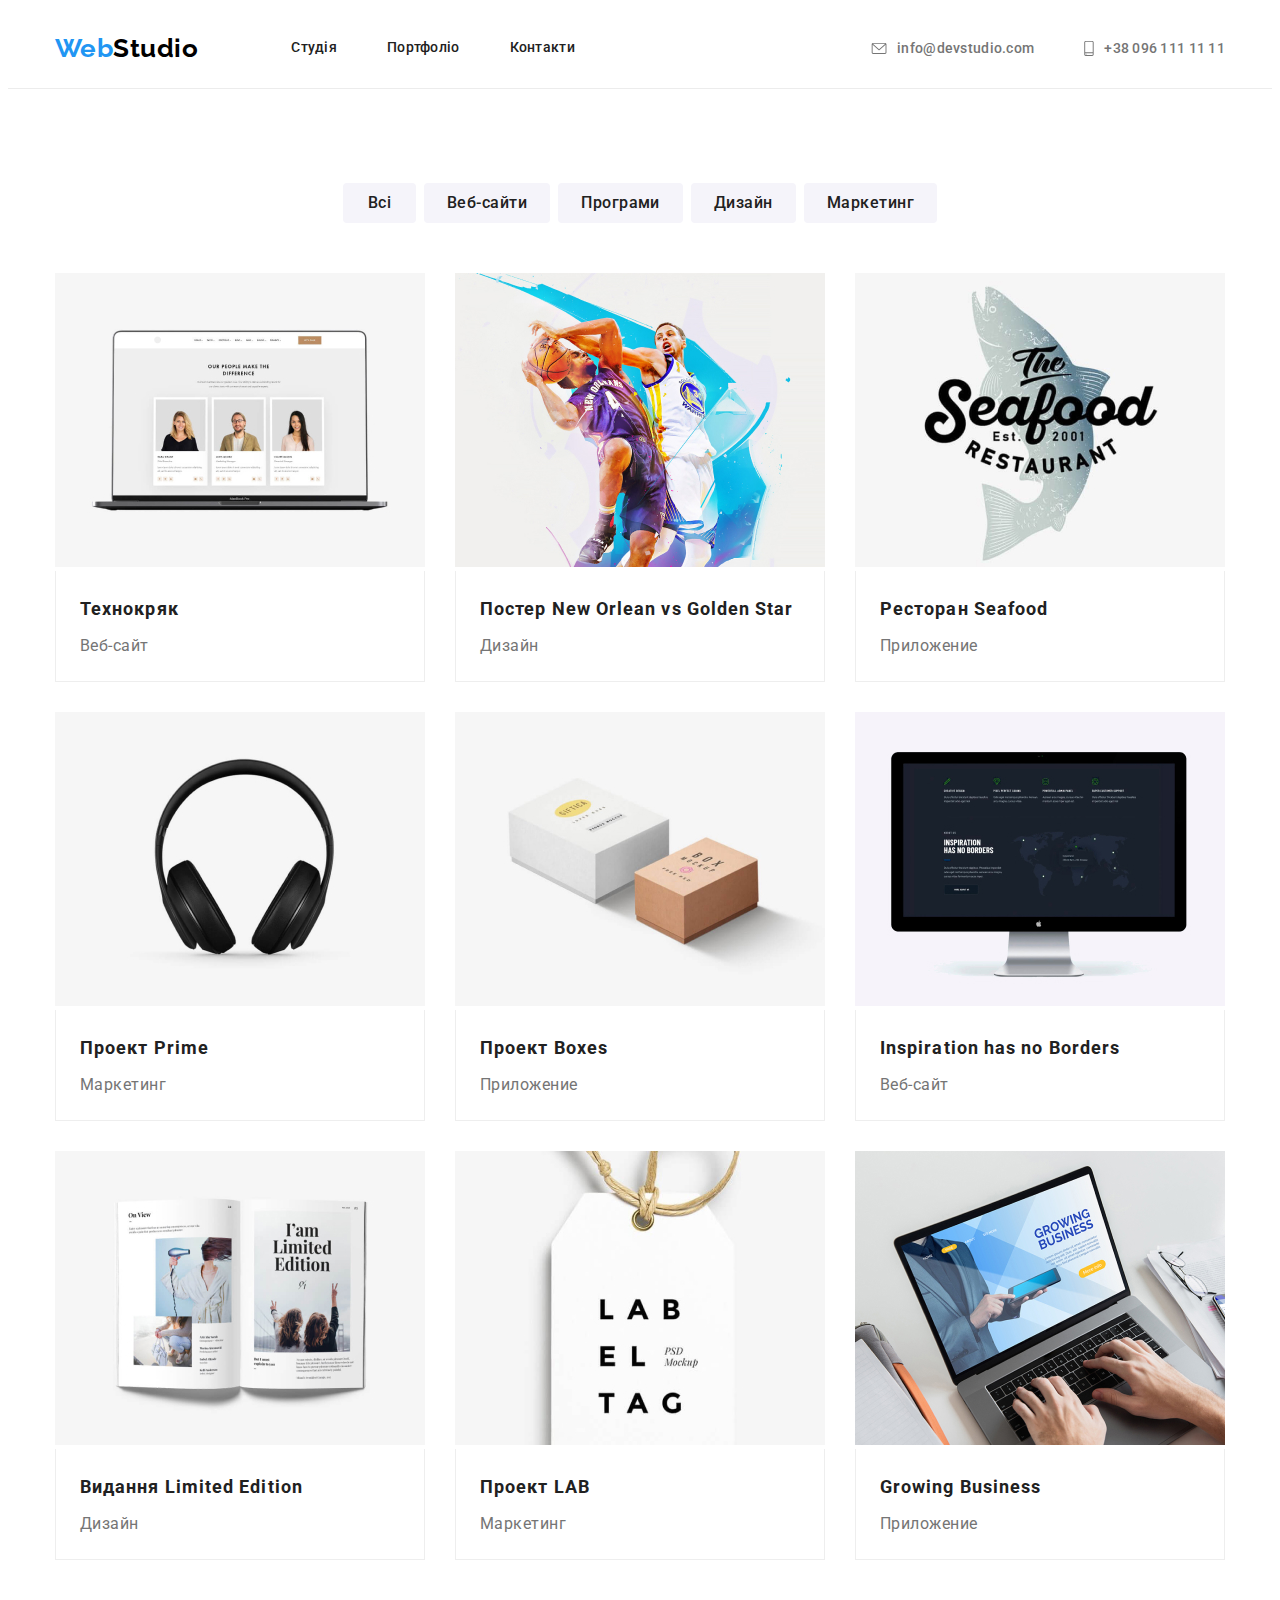
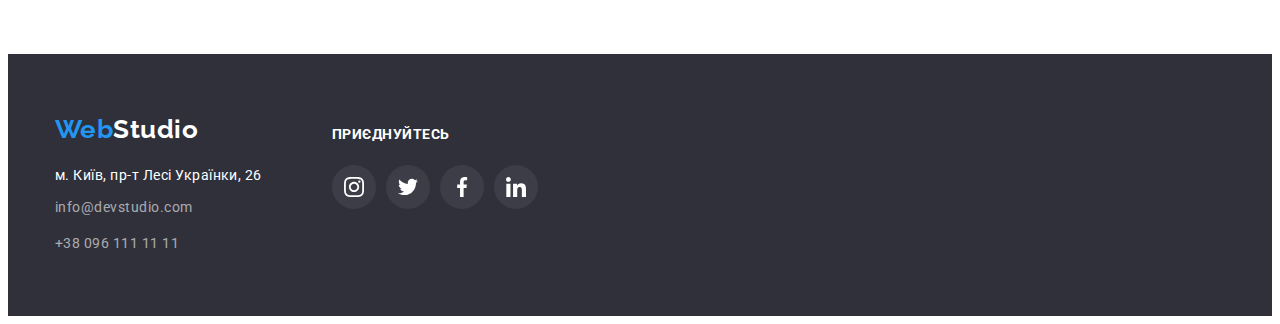
==== portfolio.html @ 829b843a "Готово" ====
<!DOCTYPE html>
<html lang="en">
<head>
    <meta charset="UTF-8">
    <meta http-equiv="X-UA-Compatible" content="IE=edge">
    <meta name="viewport" content="width=device-width, initial-scale=1.0">
    <title>Portfolio</title>
    <link rel="preconnect" href="https://fonts.googleapis.com" />
    <link rel="preconnect" href="https://fonts.gstatic.com" crossorigin />
    <link href="https://fonts.googleapis.com/css2?family=Raleway:wght@700&family=Roboto:wght@400;500;700;900&display=swap"
        rel="stylesheet" />
    <link rel="stylesheet" href="./css/styles.css" />
</head>
<body>
    <!--Шапка.-->
    <header class="header">
        <div class="container nav-flex">
            <nav class="header-nav">
                <a class="logo link" href="./index.html">Web<span class="logo-black">Studio</span></a>
                <ul class="header-nav-list list">
                    <li class="header-nav-item">
                        <a class="header-nav-link link current" href="./index.html">Студія</a>
                    </li>
                    <li class="header-nav-item">
                        <a class="header-nav-link link" href="./portfolio.html">Портфоліо</a>
                    </li>
                    <li class="header-nav-item">
                        <a class="header-nav-link link" href="#">Контакти</a>
                    </li>
                </ul>
            </nav>
            <ul class="header-contact-list list">
                <li class="header-contact-item">
                    <a class="header-contact-link link" href="mailto:info@devstudio.com">
                        <svg class="contact-icon" width="16" height="12">
                            <use href="./images/symbol-defs.svg#icon-envelope"></use>
                        </svg>
                        info@devstudio.com
                    </a>
                </li>
                <li class="header-contact-item">
                    <a class="header-contact-link link" href="tel:+380961111111">
                        <svg class="contact-icon" width="10" height="16">
                            <use href="./images/symbol-defs.svg#icon-smartphone""></use>
                            </svg>
                            +38 096 111 11 11
                        </a>
                    </li>
                </ul>
            </div>
        </header>
    <!-- Основний контент -->
    <main>
        <section class="portfolio-section">
            <div class="container">
                <h1 hidden>Приклади робіт</h1>
                <ul class="portfolio-btn-list list">
                    <li class="portfolio-btn-item"><button class="portfolio-btn" type="button">Всі</button></li>
                    <li class="portfolio-btn-item"><button class="portfolio-btn" type="button">Веб-сайти</button></li>
                    <li class="portfolio-btn-item"><button class="portfolio-btn" type="button">Програми</button></li>
                    <li class="portfolio-btn-item"><button class="portfolio-btn" type="button">Дизайн</button></li>
                    <li class="portfolio-btn-item"><button class="portfolio-btn" type="button">Маркетинг</button></li>
                </ul>
                <ul class="portfolio-list list">
                    <li class="portfolio-item">
                        <img src="images/8.jpg" alt="Ноутбук із сайтом" width="370" height="294"/>
                        <div class="portfolio-border">
                            <h2 class="portfolio-list-title">Технокряк</h2>
                            <p class="portfolio-list-text">Веб-сайт</p>
                        </div>    
                    </li>
                    <li class="portfolio-item">
                        <img src="images/9.jpg" alt="Баскетболісти" width="370" height="294" />
                        <div class="portfolio-border">
                            <h2 class="portfolio-list-title">Постер New Orlean vs Golden Star</h2>
                            <p class="portfolio-list-text">Дизайн</p>
                        </div>    
                    </li>
                    <li class="portfolio-item">
                        <img src="images/10.jpg" alt="Постер New Orlean vs Golden Star" width="370" height="294" />
                        <div class="portfolio-border">
                            <h2 class="portfolio-list-title">Ресторан Seafood</h2>
                            <p class="portfolio-list-text">Приложение</p>
                        </div>    
                    </li>
                    <li class="portfolio-item">
                        <img src="images/11.jpg" alt="Навушники" width="370" height="294" />
                        <div class="portfolio-border">
                            <h2 class="portfolio-list-title">Проект Prime</h2>
                            <p class="portfolio-list-text">Маркетинг</p>
                        </div>    
                    </li>
                    <li class="portfolio-item">
                        <img src="images/12.jpg" alt="Дві коробки" width="370" height="294" />
                        <div class="portfolio-border">
                            <h2 class="portfolio-list-title">Проект Boxes</h2>
                            <p class="portfolio-list-text">Приложение</p>
                        </div>    
                    </li>
                    <li class="portfolio-item">
                        <img src="images/13.jpg" alt="Монітор із сайтом" width="370" height="294" />
                        <div class="portfolio-border">
                            <h2 class="portfolio-list-title">Inspiration has no Borders</h2>
                            <p class="portfolio-list-text">Веб-сайт</p>
                        </div>    
                    </li>
                    <li class="portfolio-item">
                        <img src="images/14.jpg" alt="Журнал" width="370" height="294" />
                        <div class="portfolio-border">
                            <h2 class="portfolio-list-title">Видання Limited Edition</h2>
                            <p class="portfolio-list-text">Дизайн</p>
                        </div>    
                    </li>
                    <li class="portfolio-item">
                        <img src="images/15.jpg" alt="LAB" width="370" height="294" />
                        <div class="portfolio-border">
                            <h2 class="portfolio-list-title">Проект LAB</h2>
                            <p class="portfolio-list-text">Маркетинг</p>
                        </div>    
                    </li>
                    <li class="portfolio-item">
                        <img src="images/16.jpg" alt="Людина працює на ноутбуці" width="370" height="294" />
                        <div class="portfolio-border">
                            <h2 class="portfolio-list-title">Growing Business</h2>
                            <p class="portfolio-list-text">Приложение</p>
                        </div>    
                    </li>
                </ul>   
            </div>         
        </section>
    </main>
    <!-- Футер -->
<footer class="footer">
    <div class="container">
        <div class="footer-flex">
            <div class="footer-contacts-flex">
                <a class="logo link" href="./index.html">
                    Web<span class="logo-white">Studio</span></a>
                <!-- Список контактів -->
                <address class="footer-contact">
                    <ul class="footer-contact-list list">
                        <li class="footer-contact-item"><a class="footer-contact-info adress link"
                                href="https://goo.gl/maps/CdvJLRiEL6Q8Smko8" target="_blank"
                                rel="noreferrer noopener">м. Київ, пр-т Лесі Українки, 26</a></li>
                        <li class="footer-contact-item"><a class="footer-contact-link link"
                                href="mailto:info@devstudio.com">info@devstudio.com</a></li>
                        <li class="footer-contact-item"><a class="footer-contact-link link" href="tel:+380961111111">+38
                                096 111 11 11</a></li>
                    </ul>
                </address>
            </div>
            <div class="footer-social-flex">
                <p class="footer-social-text">Приєднуйтесь</p>
                <ul class="footer-social-list list">
                    <li class="footer-social-item">
                        <a class="footer-social-link" href="">
                            <svg class="footer-social-icon" width="20" height="20">
                                <use href="./images/symbol-defs.svg#icon-instagram"></use>
                            </svg>
                        </a>
                    </li>

                    <li class="footer-social-item">
                        <a class="footer-social-link" href="">
                            <svg class="footer-social-icon" width="20" height="20">
                                <use href="./images/symbol-defs.svg#icon-twitter"></use>
                            </svg>
                        </a>
                    </li>

                    <li class="footer-social-item">
                        <a class="footer-social-link" href="">
                            <svg class="footer-social-icon" width="20" height="20">
                                <use href="./images/symbol-defs.svg#icon-facebook"></use>
                            </svg>
                        </a>
                    </li>

                    <li class="footer-social-item">
                        <a class="footer-social-link" href="">
                            <svg class="footer-social-icon" width="20" height="20">
                                <use href="./images/symbol-defs.svg#icon-linkedin"></use>
                            </svg>
                        </a>
                    </li>
                </ul>
            </div>
        </div>
    </div>
</footer>
</body>
</html>
---- css/styles.css ----
:root {
    --primary-text-color: #212121;
    --secondary-text-color: #757575;
    --white-text-color: #ffffff;
    --accent-color: #2196f3;
    --black-logo-color: #000000;
    --white-background-color: #ffffff;
    --effect-background-color: #2f303a;
    --team-background-color: #f5f4fa;
}

body {
    font-family: "Roboto", sans-serif;
    letter-spacing: 0.03em;
    color: var(--primary-text-color);
}

/* Прибираємо крапочки в списках. */

.list {
    list-style: none;
}

/* Прибираємо підкреслення */

.link {
    text-decoration: none
}

/* скидаємо margin and padding */
h1,
h2,
h3,
h4,
h5,
h6,
p,
ul {
    margin: 0;
    padding: 0;
}

.container {
    width: 1200px;
    margin-left: auto;
    margin-right: auto;
    padding-left: 15px;
    padding-right: 15px;
    box-sizing: border-box;
    /* outline: 2px solid red; */
}

/* logo */

.logo {
    font-family: "Raleway", sans-serif;
    font-weight: 700;
    font-size: 26px;
    line-height: 1.19;
    color: var(--accent-color);
    align-items: center;
    text-align: center;
}

.section-title {
    font-weight: 700;
    font-size: 36px;
    line-height: 1.17;
    text-align: center;
    color: var(--primary-text-color);
}

.footer-contact-link {
    font-style: normal;
    font-size: 14px;
    line-height: 1.71;
    color: var(--footer-text-color);
}

.features-icon-fon {
    display: flex;
    width: 270px;
    height: 120px;
    align-items: center;
    justify-content: center;
    flex-direction: column;
    margin-bottom: 30px;

    background-color: var(--team-background-color);
}

/* Шапка */

.header {
    border-bottom: 1px solid #ececec;
}

.nav-flex {
    display: flex;
    align-items: center;
}

.header-nav {
    display: flex;
    align-items: center;
}

.header-nav-list {
    display: flex;
    margin-left: 93px;
}

.header-nav-item:not(:last-child) {
    margin-right: 50px;
}

.logo-black {
    color: var(--black-logo-color)
}

.header-nav-link {
    display: block;
    padding-top: 32px;
    padding-bottom: 32px;

    font-weight: 500;
    font-size: 14px;
    line-height: 1.14;
    letter-spacing: 0.02em;
    color: var(--primary-text-color);
}

.header-contact-list {
    display: flex;
    margin-left: auto;
}

.header-contact-item + .header-contact-item {
    margin-left: 50px;
}

.header-contact-link {
    display: inline-flex;
    padding: 32px 0px 32px;
    color: var(--secondary-text-color);
    align-items: center;

    font-weight: 500;
    font-size: 14px;
    line-height: 16px;
    letter-spacing: 0.02em;
    color: var(--secondary-text-color);
}

.contact-icon {
    margin-right: 10px;
    fill: currentColor;
}

.header-nav-link:hover,
.header-nav-link:focus,
.header-contact-link:hover,
.header-contact-link:focus {
    color: var(--accent-color);
}

/* effect */

.effect {
    padding-top: 200px;
    padding-bottom: 200px;

    max-width: 1600px;
    min-height: 600px;
    margin-left: auto;
    margin-right: auto;

    background-image: linear-gradient(to right,
    rgba(47, 48, 58, 0.4),
    rgba(47, 48, 58, 0.4)),
    url(../images/people.jpg);
    background-color: var(--hero-background-color);
    background-repeat: no-repeat;
    background-position: center;
    background-size: cover;

    text-align: center;
}

.effect-title {
    margin-bottom: 30px;
    margin-left: auto;
    margin-right: auto;
    max-width: 696px;

    font-weight: 900;
    font-size: 44px;
    line-height: 1.36;
    text-align: center;
    letter-spacing: 0.06em;
    text-transform: uppercase;
    color: var(--white-text-color);
}

.effect-btn {
    display: inline-block;
    min-width: 200px;
    border-radius: 4px;
    border: 1px solid transparent;
    padding: 10px 32px;

    font-family: "Roboto", sans-serif;
    font-weight: 700;
    font-size: 16px;
    line-height: 1.88;
    align-items: center;
    text-align: center;
    letter-spacing: 0.06em;
    background-color: var(--accent-color);
    color: var(--white-text-color);
    cursor: pointer;
}

/* .effect-btn:hover,
.effect-btn:focus {
    background-color: var(--white-text-color);
    color: var(--accent-color);
}
*/

/* Наші переваги */

.features-section {
  padding-top: 94px;
  padding-bottom: 94px;
}

.features-list {
  display: flex;
}

.features-item:not(:last-child) {
  margin-right: 30px;
  max-width: 270px;
}

.features-icon {
  align-items: center;
}

.features-title {
  margin-bottom: 10px;

  font-weight: 700;
  font-size: 14px;
  line-height: 1.14;
  text-transform: uppercase;
}

.features-text {
  font-size: 14px;
  line-height: 1.71;

  color: var(--secondary-text-color);
}

/* ------------Чим ми займаємось-------------- */
.work-section {
    padding-bottom: 94px;
}

.work-list {
    display: flex;
}

.work-item:not(:last-child) {
    margin-right: 30px;
}

.section-title {
    margin-bottom: 50px;
}

/* Команда */

.team-section {
    background-color: var(--team-background-color);

    padding-top: 94px;
    padding-bottom: 94px;
}

.team-list {
    display: flex;
}

.team-item {
    margin-right: 30px;

    background: #FFFFFF;
    box-shadow: 0px 1px 3px rgb(0 0 0 / 12%), 0px 1px 1px rgb(0 0 0 / 14%), 0px 2px 1px rgb(0 0 0 / 20%);
    border-radius: 0px 0px 4px 4px;
}

.team-workers {
    padding: 30px 0px;
}

.team-worker {
    font-weight: 500;
    font-size: 16px;
    line-height: 1.19;
    text-align: center;
}

.team-profession {
    font-size: 16px;
    line-height: 1.19;
    text-align: center;
    color: var(--secondary-text-color);
    margin-top: 10px;
}

.team-social-item {
    width: 44px;
    height: 44px;
}

.team-social-list {
    display: flex;
    padding: 0px 32px;
    margin-top: 16px;
    list-style: none;
    justify-content: space-between;
    align-items: center;
}

.team-social-link {
    width: 44px;
    height: 44px;
    display: block;
    border-radius: 50%;
    color: #afb1b8;
    background-color: #f5f4fa;
}

.team-social-link:hover,
.team-social-link:focus {
    color: #ffffff;
    background-color: var(--accent-color);
}

.team-social-icon {
    margin: 12px 0px 0px 12px;
    fill: currentColor;
}

/* ---------------Клієнти---------------- */

.client-section {
    padding-top: 94px;
    padding-bottom: 94px;
}

.client-title {
    margin-bottom: 50px;

    font-weight: 700;
    font-size: 36px;
    line-height: 1.17;
    text-align: center;
}

.client-list {
    display: flex;
    padding: 0;
    margin: 0;
    list-style: none;
    justify-content: space-between;
    align-items: center;
}

.client-item {
    width: 170px;
    height: 90px;
}

.client-item:not(:last-child) {
    margin-right: 30px;
}

.client-link {
    width: 170px;
    height: 90px;
    display: block;
    border: 1px solid #afb1b8;
    color: #afb1b8;
    background-color: #fff;
    padding: 16px 32px;
}

.client-link:hover,
.client-link:focus {
    color: var(--accent-color);
    border-color: var(--accent-color);
}

.client-icon {
    fill: currentColor;
}

.client-item:hover,
.client-item:focus {
    color: var(--accent-color);
    border-color: var(--accent-color);
}

/* Футер */

.footer {
    padding-top: 60px;
    padding-bottom: 60px;
    
    background-color: var(--effect-background-color);
}

.footer-flex {
    display: flex;
    margin: 0;
    padding: 0;
    list-style: none;
}

.footer-social-text {
    padding: 20px 0px 10px 0px;
    margin-bottom: 20px;
    font-weight: 700;
    font-size: 14px;
    line-height: 1.14px;
    text-transform: uppercase;
    color: var(--white-text-color);
}

.footer-social-flex {
    margin-left: 70px;
    width: 206px;
}

.footer-social-list {
    display: flex;
    padding: 0;
    margin-top: 0;
    list-style: none;
    justify-content: space-between;
    align-items: center;
}

.footer-social-item {
    width: 44px;
    height: 44px;
}

.footer-social-link {
    width: 44px;
    height: 44px;
    display: block;
    border-radius: 50%;
    color: #ffffff;
    background-color: #ffffff10;
}

.footer-social-link:hover,
.footer-social-link:focus {
    color: #ffffff;
    background-color: var(--accent-color);
}

.footer-social-icon {
    margin: 12px 0px 0px 12px;
    fill: currentColor;
}

.logo-white {
    color: var(--white-text-color);
}

.footer-contact-link {
    color: rgba(255, 255, 255, 0.6);
}

.footer-contact-info {
    color: var(--white-text-color);
    font-family: 'Roboto';
    font-style: normal;
    font-weight: 400;
    font-size: 14px;
    line-height: 16px;
}

.footer-contact-link:hover,
.footer-contact-link:focus {
    color: var(--accent-color);
}

.footer-contact-info:hover,
.footer-contact-info:focus {
    color: var(--accent-color);
}

.footer-contact {
    margin-top: 20px;
}

.footer-contact-item,
.footer-contact-item {
    margin-top: 12px;
} 


/* Портфоліо */

.portfolio-section {
    padding-top: 94px;
    padding-bottom: 94px;
}

.portfolio-btn-list {
    display: flex;
    justify-content: center;
    margin-bottom: 50px;
}

.portfolio-btn-item:not(:last-child) {
    margin-right: 8px;
}

.portfolio-btn {
    display: inline-block;
    min-width: 73px;
    border-radius: 4px;
    border: 1px solid transparent;
    padding: 6px 22px;

    font-family: "Roboto", sans-serif;
    font-weight: 500;
    font-size: 16px;
    line-height: 1.63;
    letter-spacing: 0.03em;
    text-align: center;
    background-color: var(--team-background-color);
    color: var(--primary-text-color);
    cursor: pointer;
}

.portfolio-btn:hover,
.portfolio-btn:focus {
    background-color: var(--accent-color);
    color: var(--white-text-color);
    box-shadow: 0px 3px 1px rgba(0, 0, 0, 0.1), 0px 1px 2px rgba(0, 0, 0, 0.08),
        0px 2px 2px rgba(0, 0, 0, 0.12);
}

.portfolio-list {
    display: flex;
    flex-wrap: wrap;
    margin: -15px;
}

.portfolio-item {
    margin: 15px;
}

.portfolio-item:hover,
.portfolio-item:focus {
    box-shadow: 0px 3px 1px rgba(0, 0, 0, 0.1), 0px 1px 2px rgba(0, 0, 0, 0.08),
        0px 2px 2px rgba(0, 0, 0, 0.12);
}

.portfolio-border {
    border: 1px solid #eeeeee;
    border-top: transparent;
    padding: 20px 24px;
}

.portfolio-list-title {
    font-weight: 700;
    font-size: 18px;
    line-height: 2;
    letter-spacing: 0.06em;
}

.portfolio-list-text {
    margin-top: 4px;

    font-size: 16px;
    line-height: 1.87;
    color: var(--secondary-text-color);
}
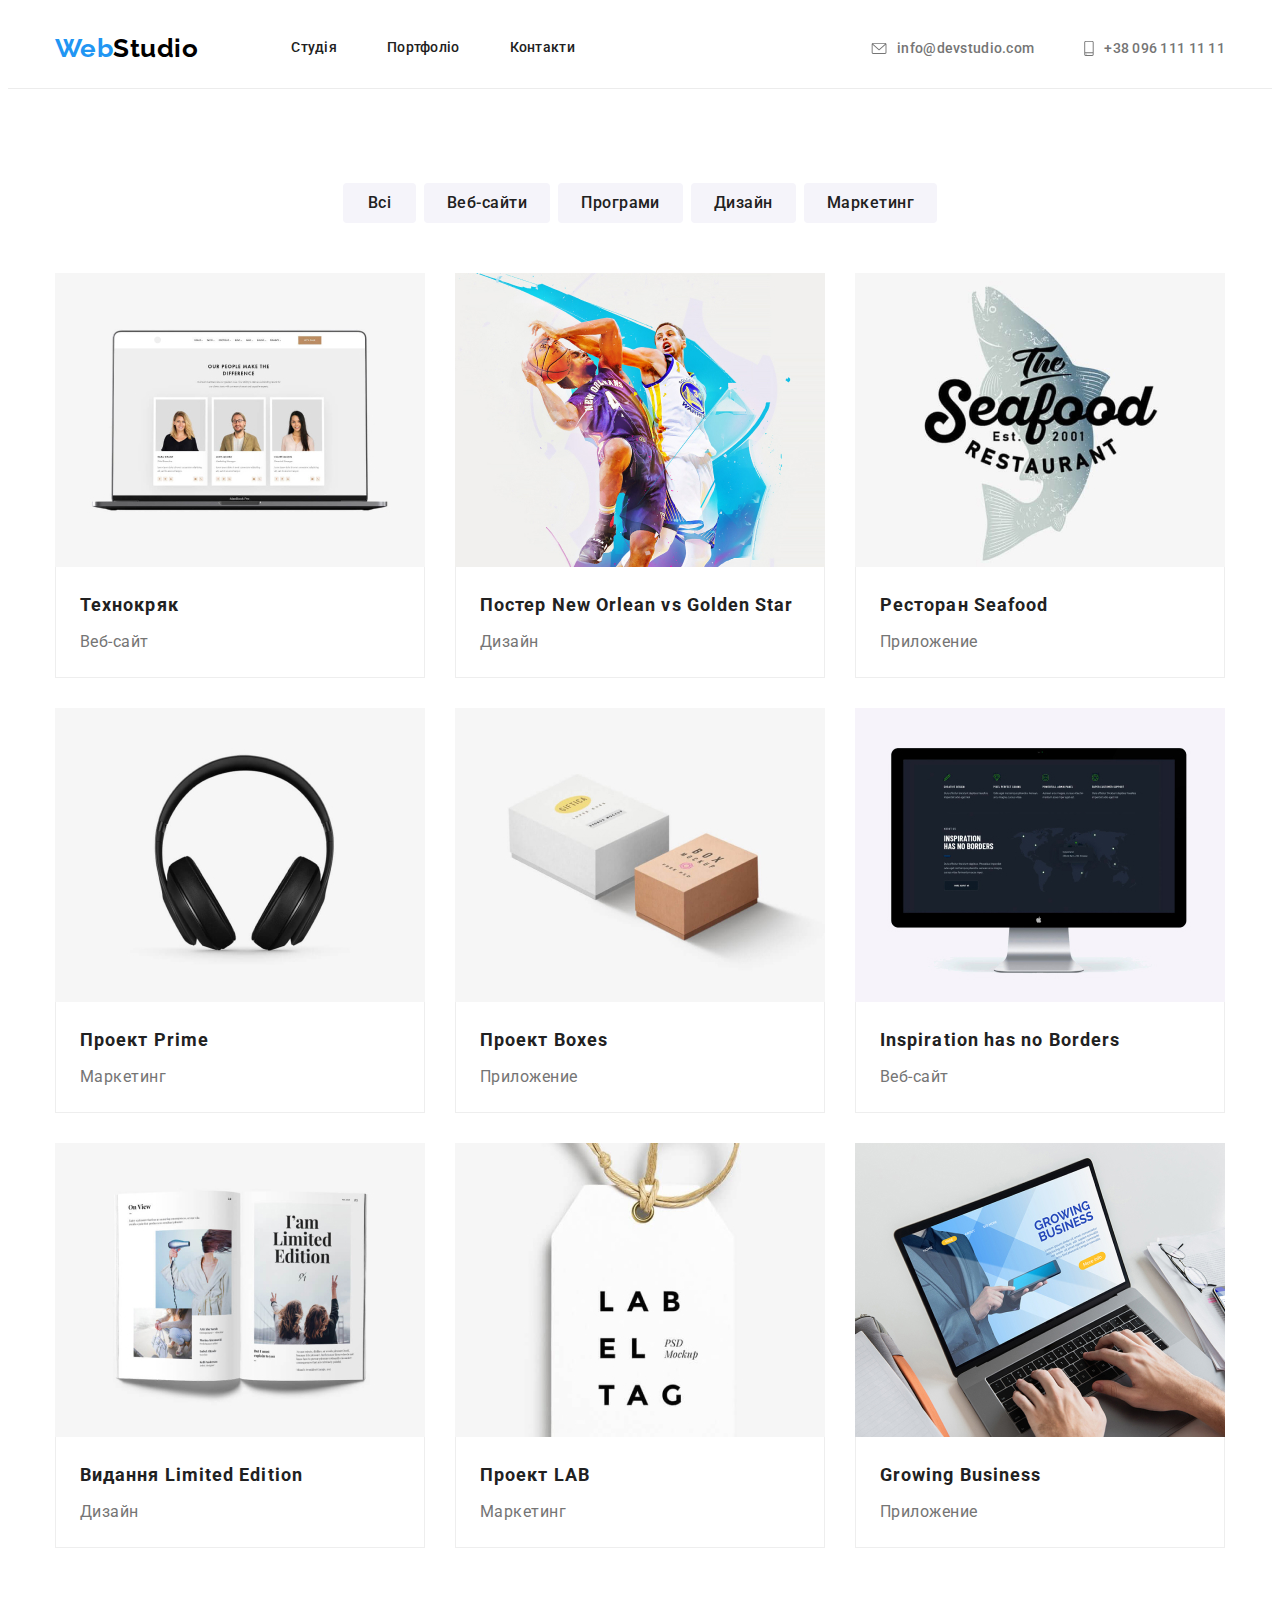
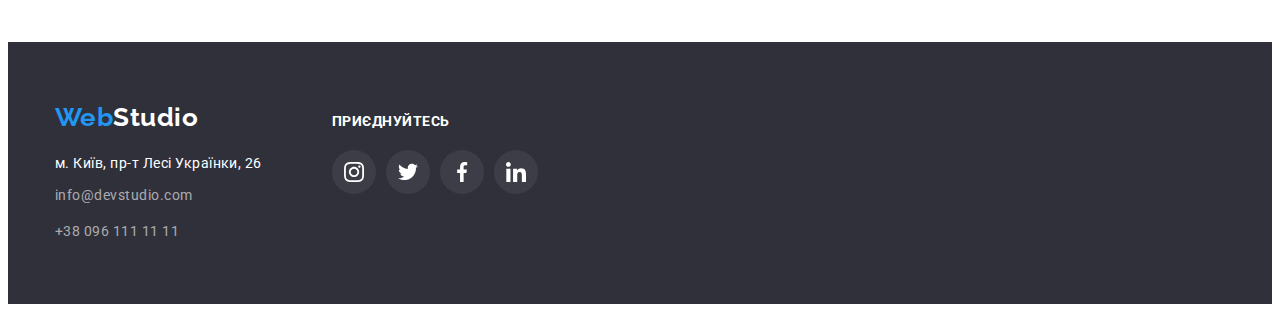
==== commit 705c7ba0: "Виправив помилки" ====
--- a/portfolio.html
+++ b/portfolio.html
@@ -63,63 +63,63 @@
                 </ul>
                 <ul class="portfolio-list list">
                     <li class="portfolio-item">
-                        <img src="images/8.jpg" alt="Ноутбук із сайтом" width="370" height="294"/>
+                        <img src="images/8.jpg" alt="Ноутбук із сайтом" width="370" height="294" class="images"/>
                         <div class="portfolio-border">
                             <h2 class="portfolio-list-title">Технокряк</h2>
                             <p class="portfolio-list-text">Веб-сайт</p>
                         </div>    
                     </li>
                     <li class="portfolio-item">
-                        <img src="images/9.jpg" alt="Баскетболісти" width="370" height="294" />
+                        <img src="images/9.jpg" alt="Баскетболісти" width="370" height="294" class="images"/>
                         <div class="portfolio-border">
                             <h2 class="portfolio-list-title">Постер New Orlean vs Golden Star</h2>
                             <p class="portfolio-list-text">Дизайн</p>
                         </div>    
                     </li>
                     <li class="portfolio-item">
-                        <img src="images/10.jpg" alt="Постер New Orlean vs Golden Star" width="370" height="294" />
+                        <img src="images/10.jpg" alt="Постер New Orlean vs Golden Star" width="370" height="294" class="images"/>
                         <div class="portfolio-border">
                             <h2 class="portfolio-list-title">Ресторан Seafood</h2>
                             <p class="portfolio-list-text">Приложение</p>
                         </div>    
                     </li>
                     <li class="portfolio-item">
-                        <img src="images/11.jpg" alt="Навушники" width="370" height="294" />
+                        <img src="images/11.jpg" alt="Навушники" width="370" height="294" class="images"/>
                         <div class="portfolio-border">
                             <h2 class="portfolio-list-title">Проект Prime</h2>
                             <p class="portfolio-list-text">Маркетинг</p>
                         </div>    
                     </li>
                     <li class="portfolio-item">
-                        <img src="images/12.jpg" alt="Дві коробки" width="370" height="294" />
+                        <img src="images/12.jpg" alt="Дві коробки" width="370" height="294" class="images"/>
                         <div class="portfolio-border">
                             <h2 class="portfolio-list-title">Проект Boxes</h2>
                             <p class="portfolio-list-text">Приложение</p>
                         </div>    
                     </li>
                     <li class="portfolio-item">
-                        <img src="images/13.jpg" alt="Монітор із сайтом" width="370" height="294" />
+                        <img src="images/13.jpg" alt="Монітор із сайтом" width="370" height="294" class="images"/>
                         <div class="portfolio-border">
                             <h2 class="portfolio-list-title">Inspiration has no Borders</h2>
                             <p class="portfolio-list-text">Веб-сайт</p>
                         </div>    
                     </li>
                     <li class="portfolio-item">
-                        <img src="images/14.jpg" alt="Журнал" width="370" height="294" />
+                        <img src="images/14.jpg" alt="Журнал" width="370" height="294" class="images"/>
                         <div class="portfolio-border">
                             <h2 class="portfolio-list-title">Видання Limited Edition</h2>
                             <p class="portfolio-list-text">Дизайн</p>
                         </div>    
                     </li>
                     <li class="portfolio-item">
-                        <img src="images/15.jpg" alt="LAB" width="370" height="294" />
+                        <img src="images/15.jpg" alt="LAB" width="370" height="294" class="images" />
                         <div class="portfolio-border">
                             <h2 class="portfolio-list-title">Проект LAB</h2>
                             <p class="portfolio-list-text">Маркетинг</p>
                         </div>    
                     </li>
                     <li class="portfolio-item">
-                        <img src="images/16.jpg" alt="Людина працює на ноутбуці" width="370" height="294" />
+                        <img src="images/16.jpg" alt="Людина працює на ноутбуці" width="370" height="294" class="images" />
                         <div class="portfolio-border">
                             <h2 class="portfolio-list-title">Growing Business</h2>
                             <p class="portfolio-list-text">Приложение</p>
--- a/css/styles.css
+++ b/css/styles.css
@@ -128,6 +128,7 @@
     line-height: 1.14;
     letter-spacing: 0.02em;
     color: var(--primary-text-color);
+    
 }
 
 .header-contact-list {
@@ -171,7 +172,6 @@
     padding-bottom: 200px;
 
     max-width: 1600px;
-    min-height: 600px;
     margin-left: auto;
     margin-right: auto;
 
@@ -341,7 +341,6 @@
     display: block;
     border-radius: 50%;
     color: #afb1b8;
-    background-color: #f5f4fa;
 }
 
 .team-social-link:hover,
@@ -397,6 +396,7 @@
     color: #afb1b8;
     background-color: #fff;
     padding: 16px 32px;
+    border-radius: 4px;
 }
 
 .client-link:hover,
@@ -429,14 +429,14 @@
     margin: 0;
     padding: 0;
     list-style: none;
+    align-items: baseline;
 }
 
 .footer-social-text {
-    padding: 20px 0px 10px 0px;
     margin-bottom: 20px;
     font-weight: 700;
     font-size: 14px;
-    line-height: 1.14px;
+    line-height: 1.14;
     text-transform: uppercase;
     color: var(--white-text-color);
 }
@@ -578,7 +578,7 @@
 
 .portfolio-border {
     border: 1px solid #eeeeee;
-    border-top: transparent;
+    border-top: none;
     padding: 20px 24px;
 }
 
@@ -596,3 +596,7 @@
     line-height: 1.87;
     color: var(--secondary-text-color);
 }
+
+.images {
+    display: block;
+}
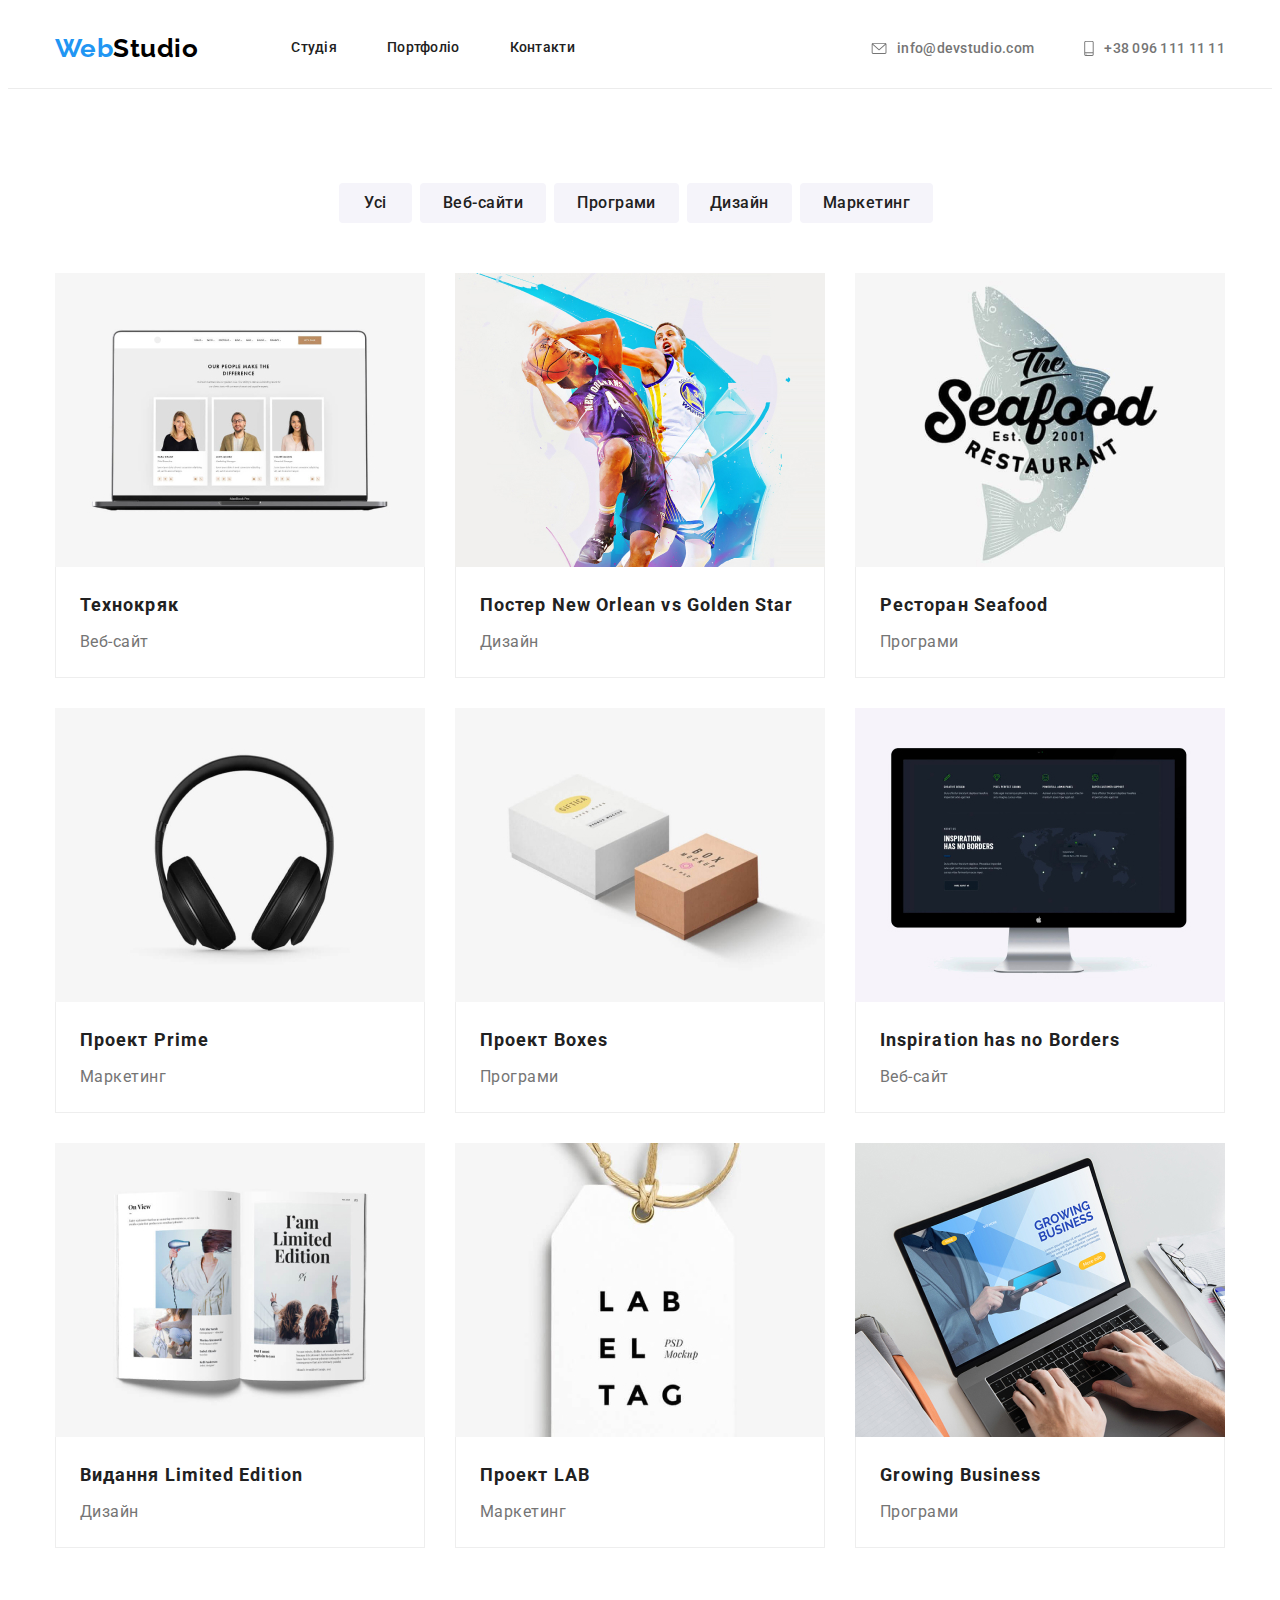
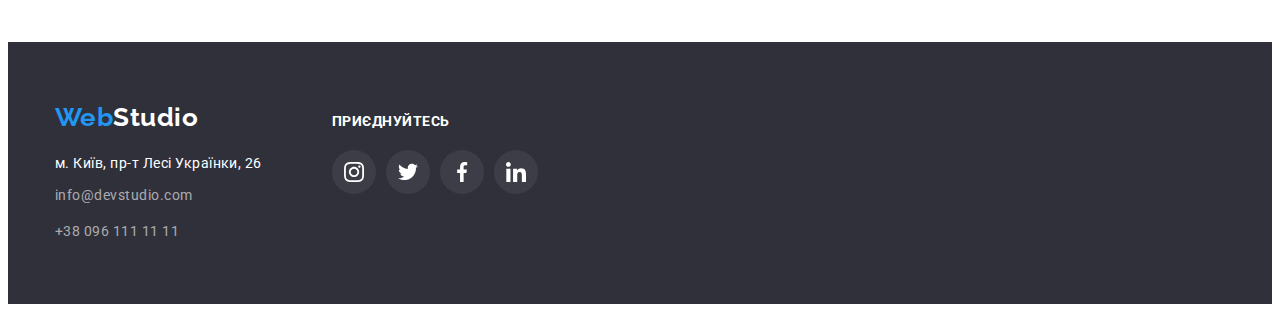
==== commit 718b2312: "Готово" ====
--- a/portfolio.html
+++ b/portfolio.html
@@ -55,7 +55,7 @@
             <div class="container">
                 <h1 hidden>Приклади робіт</h1>
                 <ul class="portfolio-btn-list list">
-                    <li class="portfolio-btn-item"><button class="portfolio-btn" type="button">Всі</button></li>
+                    <li class="portfolio-btn-item"><button class="portfolio-btn" type="button">Усі</button></li>
                     <li class="portfolio-btn-item"><button class="portfolio-btn" type="button">Веб-сайти</button></li>
                     <li class="portfolio-btn-item"><button class="portfolio-btn" type="button">Програми</button></li>
                     <li class="portfolio-btn-item"><button class="portfolio-btn" type="button">Дизайн</button></li>
@@ -63,67 +63,86 @@
                 </ul>
                 <ul class="portfolio-list list">
                     <li class="portfolio-item">
-                        <img src="images/8.jpg" alt="Ноутбук із сайтом" width="370" height="294" class="images"/>
-                        <div class="portfolio-border">
-                            <h2 class="portfolio-list-title">Технокряк</h2>
-                            <p class="portfolio-list-text">Веб-сайт</p>
+                        <a href="#" class="link">
+                            <img src="images/8.jpg" alt="Ноутбук із сайтом" width="370" height="294" class="images"/>
+                            <div class="portfolio-border">
+                                <h2 class="portfolio-list-title">Технокряк</h2>
+                                <p class="portfolio-list-text">Веб-сайт</p>
+                            </div>
+                            </a>
+
+                        </a>    
+                    </li>
+                    <li class="portfolio-item">
+                        <a href="#" class="link">
+                            <img src="images/9.jpg" alt="Баскетболісти" width="370" height="294" class="images"/>
+                            <div class="portfolio-border">
+                                <h2 class="portfolio-list-title">Постер New Orlean vs Golden Star</h2>
+                                <p class="portfolio-list-text">Дизайн</p>
+                            </div>
+                        </a>    
+                    </li>
+                    <li class="portfolio-item">
+                        <a href="#" class="link">
+                            <img src="images/10.jpg" alt="Постер New Orlean vs Golden Star" width="370" height="294" class="images"/>
+                            <div class="portfolio-border">
+                                <h2 class="portfolio-list-title">Ресторан Seafood</h2>
+                                <p class="portfolio-list-text">Програми</p>
+                            </div>
+                        </a>    
+                    </li>
+                    <li class="portfolio-item">
+                        <a href="#" class="link">
+                            <img src="images/11.jpg" alt="Навушники" width="370" height="294" class="images"/>
+                            <div class="portfolio-border">
+                                <h2 class="portfolio-list-title">Проект Prime</h2>
+                                <p class="portfolio-list-text">Маркетинг</p>
+                            </div>
+                        </a>    
+                    </li>
+                    <li class="portfolio-item">
+                        <a href="#" class="link">
+                            <img src="images/12.jpg" alt="Дві коробки" width="370" height="294" class="images"/>
+                            <div class="portfolio-border">
+                                <h2 class="portfolio-list-title">Проект Boxes</h2>
+                                <p class="portfolio-list-text">Програми</p>
                         </div>    
                     </li>
                     <li class="portfolio-item">
-                        <img src="images/9.jpg" alt="Баскетболісти" width="370" height="294" class="images"/>
-                        <div class="portfolio-border">
-                            <h2 class="portfolio-list-title">Постер New Orlean vs Golden Star</h2>
-                            <p class="portfolio-list-text">Дизайн</p>
-                        </div>    
-                    </li>
-                    <li class="portfolio-item">
-                        <img src="images/10.jpg" alt="Постер New Orlean vs Golden Star" width="370" height="294" class="images"/>
-                        <div class="portfolio-border">
-                            <h2 class="portfolio-list-title">Ресторан Seafood</h2>
-                            <p class="portfolio-list-text">Приложение</p>
-                        </div>    
-                    </li>
-                    <li class="portfolio-item">
-                        <img src="images/11.jpg" alt="Навушники" width="370" height="294" class="images"/>
-                        <div class="portfolio-border">
-                            <h2 class="portfolio-list-title">Проект Prime</h2>
-                            <p class="portfolio-list-text">Маркетинг</p>
-                        </div>    
-                    </li>
-                    <li class="portfolio-item">
-                        <img src="images/12.jpg" alt="Дві коробки" width="370" height="294" class="images"/>
-                        <div class="portfolio-border">
-                            <h2 class="portfolio-list-title">Проект Boxes</h2>
-                            <p class="portfolio-list-text">Приложение</p>
-                        </div>    
-                    </li>
-                    <li class="portfolio-item">
-                        <img src="images/13.jpg" alt="Монітор із сайтом" width="370" height="294" class="images"/>
-                        <div class="portfolio-border">
-                            <h2 class="portfolio-list-title">Inspiration has no Borders</h2>
-                            <p class="portfolio-list-text">Веб-сайт</p>
-                        </div>    
-                    </li>
-                    <li class="portfolio-item">
-                        <img src="images/14.jpg" alt="Журнал" width="370" height="294" class="images"/>
-                        <div class="portfolio-border">
-                            <h2 class="portfolio-list-title">Видання Limited Edition</h2>
-                            <p class="portfolio-list-text">Дизайн</p>
-                        </div>    
-                    </li>
-                    <li class="portfolio-item">
-                        <img src="images/15.jpg" alt="LAB" width="370" height="294" class="images" />
-                        <div class="portfolio-border">
-                            <h2 class="portfolio-list-title">Проект LAB</h2>
-                            <p class="portfolio-list-text">Маркетинг</p>
-                        </div>    
-                    </li>
-                    <li class="portfolio-item">
-                        <img src="images/16.jpg" alt="Людина працює на ноутбуці" width="370" height="294" class="images" />
-                        <div class="portfolio-border">
-                            <h2 class="portfolio-list-title">Growing Business</h2>
-                            <p class="portfolio-list-text">Приложение</p>
-                        </div>    
+                        <a href="#" class="link">
+                            <img src="images/13.jpg" alt="Монітор із сайтом" width="370" height="294" class="images"/>
+                            <div class="portfolio-border">
+                                <h2 class="portfolio-list-title">Inspiration has no Borders</h2>
+                                <p class="portfolio-list-text">Веб-сайт</p>
+                            </div>
+                        </a>    
+                    </li>
+                    <li class="portfolio-item">
+                        <a href="#" class="link">
+                            <img src="images/14.jpg" alt="Журнал" width="370" height="294" class="images"/>
+                            <div class="portfolio-border">
+                                <h2 class="portfolio-list-title">Видання Limited Edition</h2>
+                                <p class="portfolio-list-text">Дизайн</p>
+                            </div>
+                        </a>    
+                    </li>
+                    <li class="portfolio-item">
+                        <a href="#" class="link">
+                            <img src="images/15.jpg" alt="LAB" width="370" height="294" class="images" />
+                            <div class="portfolio-border">
+                                <h2 class="portfolio-list-title">Проект LAB</h2>
+                                <p class="portfolio-list-text">Маркетинг</p>
+                            </div>
+                        </a>    
+                    </li>
+                    <li class="portfolio-item">
+                        <a href="#" class="link">
+                            <img src="images/16.jpg" alt="Людина працює на ноутбуці" width="370" height="294" class="images" />
+                            <div class="portfolio-border">
+                                <h2 class="portfolio-list-title">Growing Business</h2>
+                                <p class="portfolio-list-text">Програми</p>
+                            </div>
+                        </a>    
                     </li>
                 </ul>   
             </div>         
--- a/css/styles.css
+++ b/css/styles.css
@@ -328,17 +328,19 @@
 
 .team-social-list {
     display: flex;
-    padding: 0px 32px;
     margin-top: 16px;
     list-style: none;
-    justify-content: space-between;
-    align-items: center;
+    justify-content: center;
+    align-items: center;
+    gap: 15px;
 }
 
 .team-social-link {
     width: 44px;
     height: 44px;
-    display: block;
+    display: flex;
+    justify-content: center;
+    align-items: center;
     border-radius: 50%;
     color: #afb1b8;
 }
@@ -350,7 +352,6 @@
 }
 
 .team-social-icon {
-    margin: 12px 0px 0px 12px;
     fill: currentColor;
 }
 
@@ -463,7 +464,9 @@
 .footer-social-link {
     width: 44px;
     height: 44px;
-    display: block;
+    display: flex;
+    justify-content: center;
+    align-items: center;
     border-radius: 50%;
     color: #ffffff;
     background-color: #ffffff10;
@@ -476,7 +479,6 @@
 }
 
 .footer-social-icon {
-    margin: 12px 0px 0px 12px;
     fill: currentColor;
 }
 
@@ -530,7 +532,7 @@
     margin-bottom: 50px;
 }
 
-.portfolio-btn-item:not(:last-child) {
+.portfolio-btn-item {
     margin-right: 8px;
 }
 
@@ -587,6 +589,8 @@
     font-size: 18px;
     line-height: 2;
     letter-spacing: 0.06em;
+
+    color: var(--primary-text-color)
 }
 
 .portfolio-list-text {
